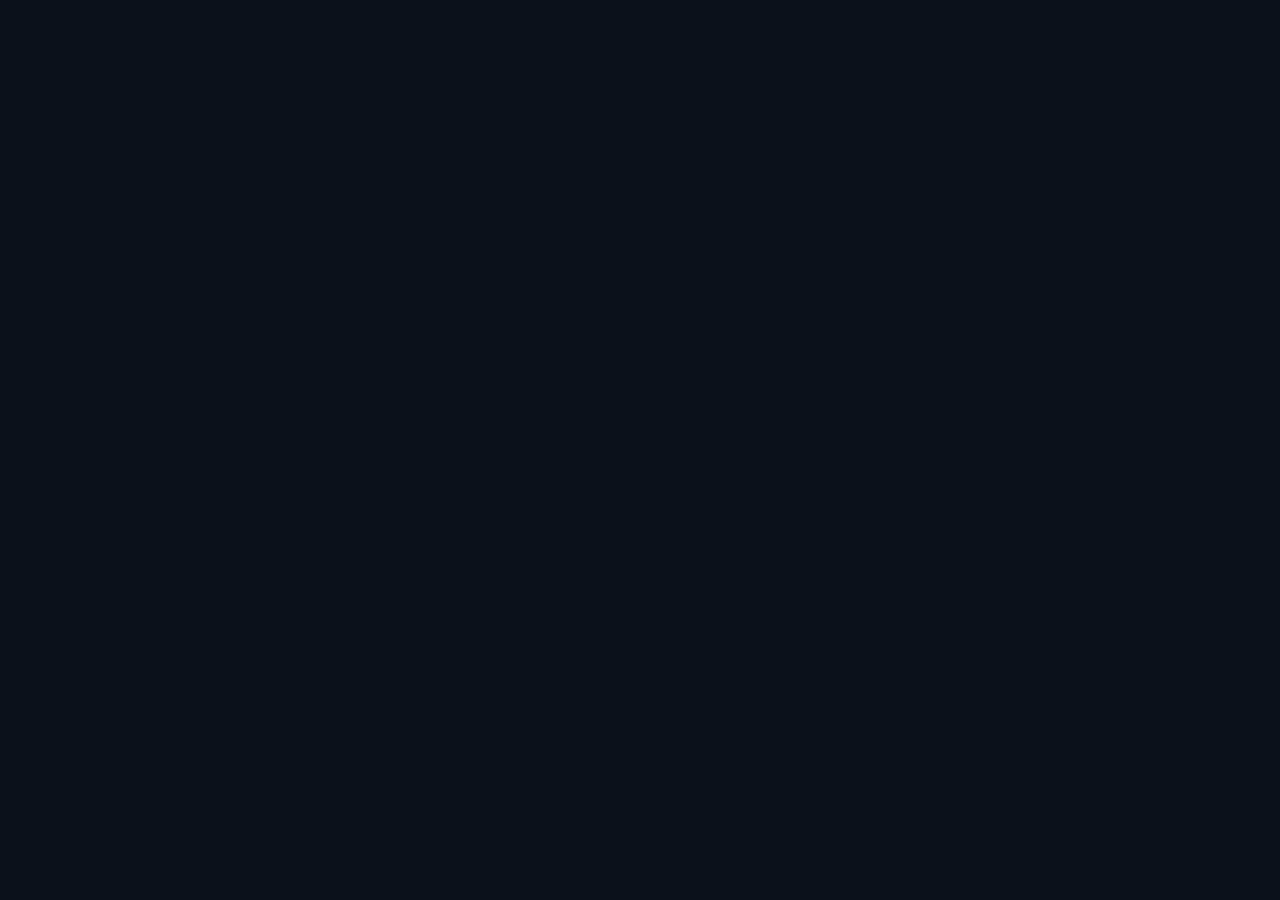
==== index.html @ 70f978e4 "projeto" ====
<!-- index.html -->
<!DOCTYPE html>
<html lang="pt-BR">

<head>
    <meta charset="UTF-8">
    <meta name="viewport" content="width=device-width, initial-scale=1">
    <title>FootballHub | Painel</title>
    <link rel="stylesheet" href="style.css">
    <script src="js/app.js" defer></script>
</head>

<body data-page="dashboard">
    <div id="app"></div>
</body>

</html>
---- style.css ----
:root {
    --bg: #0b111b;
    --panel: #121c2a;
    --panel2: #192638;
    --border: #29394d;
    --text: #f2f5fa;
    --muted: #96a6ba;
    --green: #39d77b;
    --red: #ff6670;
    --sidebar: 245px;
}

* {
    box-sizing: border-box;
}

html {
    min-height: 100%;
    scroll-behavior: smooth;
}

body {
    margin: 0;
    min-height: 100vh;
    overflow-x: hidden;
    background: var(--bg);
    color: var(--text);
    font: 14px/1.5 "Segoe UI", Arial, sans-serif;
}

button,
input,
select,
textarea {
    font: inherit;
}

button,
a {
    -webkit-tap-highlight-color: transparent;
}

a {
    color: inherit;
    text-decoration: none;
}

button {
    cursor: pointer;
}

button:disabled {
    cursor: wait;
    opacity: .6;
}

[hidden] {
    display: none !important;
}

#app {
    min-height: 100vh;
}

.sidebar {
    position: fixed;
    z-index: 100;
    inset: 0 auto 0 0;
    width: var(--sidebar);
    padding: 24px 15px;
    overflow-y: auto;
    background: #0e1724;
    border-right: 1px solid var(--border);
}

.brand {
    display: flex;
    align-items: center;
    gap: 12px;
    padding: 0 8px 28px;
}

.brand-logo {
    display: grid;
    place-items: center;
    flex: 0 0 42px;
    height: 42px;
    border-radius: 12px;
    background: var(--green);
    color: #07150c;
    font-size: 22px;
    font-weight: 900;
}

.brand strong {
    display: block;
    font-size: 18px;
    letter-spacing: -.4px;
}

.brand small {
    color: var(--muted);
    font-size: 11px;
}

.nav-label {
    margin: 17px 10px 8px;
    color: #74869c;
    font-size: 10px;
    font-weight: 800;
    letter-spacing: 1.2px;
    text-transform: uppercase;
}

.nav-link {
    display: flex;
    align-items: center;
    gap: 12px;
    min-height: 44px;
    margin: 4px 0;
    padding: 11px 12px;
    border: 1px solid transparent;
    border-radius: 9px;
    color: #aab9ca;
    transition: .15s ease;
}

.nav-link:hover {
    background: var(--panel2);
    color: white;
}

.nav-link.active {
    background: #163323;
    border-color: #245c3a;
    color: var(--green);
}

.nav-icon {
    width: 22px;
    text-align: center;
}

.main {
    width: calc(100% - var(--sidebar));
    min-height: 100vh;
    margin-left: var(--sidebar);
}

.topbar {
    position: sticky;
    z-index: 50;
    top: 0;
    display: flex;
    align-items: center;
    justify-content: space-between;
    gap: 16px;
    min-height: 70px;
    padding: 14px 30px;
    background: rgba(11, 17, 27, .95);
    border-bottom: 1px solid var(--border);
    backdrop-filter: blur(12px);
}

.topbar-left,
.topbar-right {
    display: flex;
    align-items: center;
    gap: 12px;
    min-width: 0;
}

.topbar-title {
    font-weight: 700;
}

.connection {
    display: flex;
    align-items: center;
    gap: 8px;
    color: var(--muted);
    font-size: 12px;
}

.connection-dot {
    width: 8px;
    height: 8px;
    flex: 0 0 8px;
    border-radius: 50%;
    background: #e8b956;
}

.connection-dot.online {
    background: var(--green);
}

.connection-dot.offline {
    background: var(--red);
}

.content {
    width: 100%;
    max-width: 1600px;
    margin: 0 auto;
    padding: 30px;
}

.page-heading {
    display: flex;
    align-items: flex-start;
    justify-content: space-between;
    flex-wrap: wrap;
    gap: 18px;
    margin-bottom: 27px;
}

.page-heading h1 {
    margin: 0 0 7px;
    font-size: clamp(24px, 3vw, 31px);
    line-height: 1.25;
}

.page-heading p {
    margin: 0;
    color: var(--muted);
}

.heading-actions {
    display: flex;
    flex-wrap: wrap;
    gap: 10px;
}

.btn {
    display: inline-flex;
    align-items: center;
    justify-content: center;
    gap: 8px;
    min-height: 41px;
    padding: 10px 15px;
    border: 1px solid var(--border);
    border-radius: 9px;
    background: var(--panel2);
    color: var(--text);
    font-weight: 650;
    line-height: 1.3;
    transition: .15s ease;
}

.btn:hover {
    filter: brightness(1.12);
}

.btn-primary {
    background: var(--green);
    border-color: var(--green);
    color: #07150c;
}

.btn-danger {
    color: #ff8a92;
    background: #351d27;
    border-color: #5c2b36;
}

.btn-small {
    min-height: 32px;
    padding: 6px 10px;
    font-size: 12px;
}

.stats-grid {
    display: grid;
    grid-template-columns: repeat(4, minmax(0, 1fr));
    gap: 17px;
    margin-bottom: 25px;
}

.stat-card {
    display: flex;
    align-items: center;
    gap: 14px;
    min-width: 0;
    min-height: 115px;
    padding: 20px;
    background: var(--panel);
    border: 1px solid var(--border);
    border-radius: 13px;
}

.stat-icon {
    display: grid;
    place-items: center;
    flex: 0 0 45px;
    height: 45px;
    border-radius: 12px;
    background: #183725;
    color: var(--green);
    font-size: 20px;
}

.stat-label {
    margin-bottom: 4px;
    color: var(--muted);
    font-size: 12px;
}

.stat-value {
    font-size: 27px;
    font-weight: 800;
    line-height: 1.2;
    overflow-wrap: anywhere;
}

.panel {
    min-width: 0;
    margin-bottom: 22px;
    padding: 22px;
    background: var(--panel);
    border: 1px solid var(--border);
    border-radius: 13px;
}

.panel-header {
    display: flex;
    align-items: center;
    justify-content: space-between;
    flex-wrap: wrap;
    gap: 12px;
    margin-bottom: 18px;
}

.panel-header h2 {
    margin: 0;
    font-size: 17px;
}

.toolbar {
    display: flex;
    align-items: center;
    justify-content: space-between;
    flex-wrap: wrap;
    gap: 13px;
    margin-bottom: 17px;
}

.search {
    width: min(100%, 370px);
}

input,
select,
textarea {
    display: block;
    width: 100%;
    min-width: 0;
    min-height: 43px;
    padding: 11px 12px;
    border: 1px solid #31435a;
    border-radius: 8px;
    background: #0c1420;
    color: var(--text);
    outline: none;
}

input::placeholder,
textarea::placeholder {
    color: #71839a;
}

input:focus,
select:focus,
textarea:focus {
    border-color: var(--green);
    box-shadow: 0 0 0 3px #39d77b18;
}

select option {
    background: var(--panel);
    color: var(--text);
}

textarea {
    min-height: 105px;
    resize: vertical;
}

input[type="checkbox"],
input[type="radio"] {
    width: auto;
    min-height: auto;
}

label {
    display: block;
    margin-bottom: 7px;
    color: #d0dae7;
    font-size: 12px;
    font-weight: 650;
}

.form-grid {
    display: grid;
    grid-template-columns: repeat(2, minmax(0, 1fr));
    gap: 18px;
}

.form-group {
    min-width: 0;
}

.form-group.full {
    grid-column: 1 / -1;
}

.table-wrap {
    width: 100%;
    overflow-x: auto;
    border: 1px solid var(--border);
    border-radius: 10px;
}

table {
    width: 100%;
    min-width: 720px;
    border-collapse: collapse;
    font-size: 12px;
}

thead {
    background: #192638;
}

th,
td {
    padding: 14px 15px;
    border-bottom: 1px solid var(--border);
    text-align: left;
    vertical-align: middle;
    overflow-wrap: anywhere;
}

th {
    color: #b6c4d6;
    font-size: 10px;
    letter-spacing: .6px;
    text-transform: uppercase;
    white-space: nowrap;
}

tbody tr:hover {
    background: #ffffff05;
}

tbody tr:last-child td {
    border-bottom: 0;
}

.actions {
    display: flex;
    flex-wrap: wrap;
    gap: 7px;
    min-width: 130px;
}

.empty-state {
    padding: 32px 15px;
    color: var(--muted);
    text-align: center;
}

.result-count {
    color: var(--muted);
    font-size: 12px;
}

.modal-backdrop {
    position: fixed;
    z-index: 1000;
    inset: 0;
    display: flex;
    align-items: center;
    justify-content: center;
    padding: 20px;
    overflow-y: auto;
    background: #02060dc9;
    backdrop-filter: blur(5px);
}

.modal {
    width: min(100%, 700px);
    max-height: calc(100dvh - 40px);
    margin: auto;
    padding: 25px;
    overflow-y: auto;
    background: var(--panel);
    border: 1px solid var(--border);
    border-radius: 15px;
    box-shadow: 0 20px 65px #0008;
}

.modal-header {
    display: flex;
    justify-content: space-between;
    align-items: flex-start;
    gap: 15px;
    margin-bottom: 23px;
}

.modal-header h2 {
    margin: 0 0 6px;
    font-size: 21px;
}

.modal-header p {
    margin: 0;
    color: var(--muted);
    font-size: 12px;
}

.modal-close {
    flex: 0 0 36px;
    width: 36px;
    height: 36px;
    border: 1px solid var(--border);
    border-radius: 8px;
    background: var(--panel2);
    color: var(--text);
}

.modal-footer {
    display: flex;
    justify-content: flex-end;
    flex-wrap: wrap;
    gap: 10px;
    margin-top: 24px;
    padding-top: 18px;
    border-top: 1px solid var(--border);
}

.form-error {
    margin-top: 14px;
    color: #ff8a92;
    overflow-wrap: anywhere;
}

body.modal-open {
    overflow: hidden;
}

.match-list {
    display: flex;
    flex-direction: column;
    gap: 10px;
}

.match-row {
    display: grid;
    grid-template-columns: minmax(0, 1fr) auto minmax(0, 1fr);
    align-items: center;
    gap: 14px;
    padding: 15px;
    border: 1px solid var(--border);
    border-radius: 10px;
    background: var(--panel2);
}

.match-team {
    min-width: 0;
    overflow-wrap: anywhere;
}

.match-team:last-child {
    text-align: right;
}

.match-score {
    font-size: 19px;
    font-weight: 800;
    white-space: nowrap;
}

.mobile-menu,
.sidebar-overlay {
    display: none;
}

:focus-visible {
    outline: 2px solid var(--green);
    outline-offset: 3px;
}

@media (max-width: 1100px) {
    .stats-grid {
        grid-template-columns: repeat(2, minmax(0, 1fr));
    }

    .content {
        padding: 24px 20px;
    }
}

@media (max-width: 760px) {
    :root {
        --sidebar: 265px;
    }

    .sidebar {
        visibility: hidden;
        transform: translateX(-100%);
        transition: transform .2s ease, visibility .2s ease;
        box-shadow: 0 0 40px #0008;
    }

    body.menu-open .sidebar {
        visibility: visible;
        transform: translateX(0);
    }

    .sidebar-overlay {
        position: fixed;
        z-index: 90;
        inset: 0;
        background: #0009;
    }

    body.menu-open .sidebar-overlay {
        display: block;
    }

    .main {
        width: 100%;
        margin-left: 0;
    }

    .mobile-menu {
        display: inline-flex;
        align-items: center;
        justify-content: center;
        flex: 0 0 40px;
        width: 40px;
        height: 40px;
        border: 1px solid var(--border);
        border-radius: 9px;
        background: var(--panel);
        color: var(--text);
        font-size: 20px;
    }

    .topbar {
        min-height: 62px;
        padding: 11px 15px;
    }

    .content {
        padding: 20px 14px 30px;
    }

    .page-heading {
        flex-direction: column;
        align-items: stretch;
    }

    .heading-actions {
        width: 100%;
    }

    .heading-actions .btn {
        flex: 1 1 auto;
    }

    .panel {
        padding: 15px;
    }

    .form-grid {
        grid-template-columns: minmax(0, 1fr);
        gap: 14px;
    }

    .form-group.full {
        grid-column: auto;
    }

    .modal-backdrop {
        align-items: flex-start;
        padding: 12px;
    }

    .modal {
        max-height: calc(100dvh - 24px);
        padding: 18px;
    }

    .modal-footer {
        flex-direction: column-reverse;
    }

    .modal-footer .btn {
        width: 100%;
    }

    .match-row {
        gap: 8px;
        padding: 11px;
    }

    .match-score {
        font-size: 16px;
    }
}

@media (max-width: 420px) {
    .stats-grid {
        grid-template-columns: minmax(0, 1fr);
        gap: 10px;
    }

    .stat-card {
        min-height: 88px;
    }

    .topbar-right .connection {
        font-size: 10px;
    }

    .page-heading h1 {
        font-size: 24px;
    }

    .toolbar {
        align-items: stretch;
        flex-direction: column;
    }

    .search {
        width: 100%;
    }
}
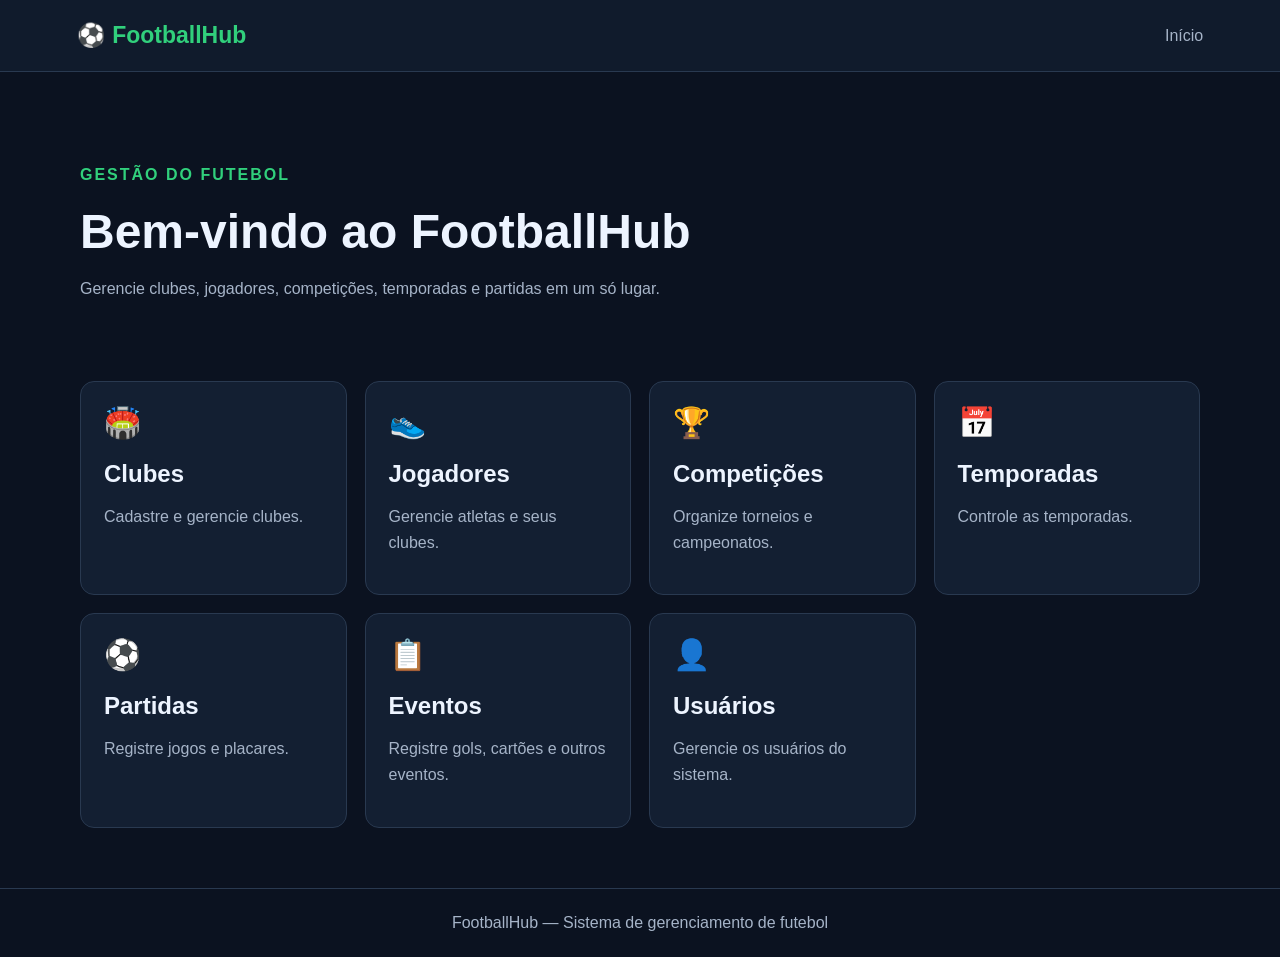
==== commit 8da23038: "add projeto" ====
--- a/index.html
+++ b/index.html
@@ -1,17 +1,36 @@
-<!-- index.html -->
+
 <!DOCTYPE html>
 <html lang="pt-BR">
-
 <head>
     <meta charset="UTF-8">
-    <meta name="viewport" content="width=device-width, initial-scale=1">
-    <title>FootballHub | Painel</title>
+    <meta name="viewport" content="width=device-width, initial-scale=1.0">
+    <title>FootballHub | Início</title>
     <link rel="stylesheet" href="style.css">
-    <script src="js/app.js" defer></script>
 </head>
+<body>
+    <header class="topo">
+        <a class="logo" href="index.html">⚽ FootballHub</a>
+        <nav><a href="index.html">Início</a></nav>
+    </header>
 
-<body data-page="dashboard">
-    <div id="app"></div>
+    <main class="container">
+        <section class="hero">
+            <p class="etiqueta">GESTÃO DO FUTEBOL</p>
+            <h1>Bem-vindo ao FootballHub</h1>
+            <p>Gerencie clubes, jogadores, competições, temporadas e partidas em um só lugar.</p>
+        </section>
+
+        <section class="cards">
+            <a class="card" href="clubes.html"><span>🏟️</span><h2>Clubes</h2><p>Cadastre e gerencie clubes.</p></a>
+            <a class="card" href="jogadores.html"><span>👟</span><h2>Jogadores</h2><p>Gerencie atletas e seus clubes.</p></a>
+            <a class="card" href="competicoes.html"><span>🏆</span><h2>Competições</h2><p>Organize torneios e campeonatos.</p></a>
+            <a class="card" href="temporadas.html"><span>📅</span><h2>Temporadas</h2><p>Controle as temporadas.</p></a>
+            <a class="card" href="partidas.html"><span>⚽</span><h2>Partidas</h2><p>Registre jogos e placares.</p></a>
+            <a class="card" href="eventos.html"><span>📋</span><h2>Eventos</h2><p>Registre gols, cartões e outros eventos.</p></a>
+            <a class="card" href="usuarios.html"><span>👤</span><h2>Usuários</h2><p>Gerencie os usuários do sistema.</p></a>
+        </section>
+    </main>
+
+    <footer>FootballHub — Sistema de gerenciamento de futebol</footer>
 </body>
-
-</html>+</html>
--- a/style.css
+++ b/style.css
@@ -1,739 +1,293 @@
 :root {
-    --bg: #0b111b;
-    --panel: #121c2a;
-    --panel2: #192638;
-    --border: #29394d;
-    --text: #f2f5fa;
-    --muted: #96a6ba;
-    --green: #39d77b;
-    --red: #ff6670;
-    --sidebar: 245px;
+    --fundo: #0b1220;
+    --painel: #131f32;
+    --borda: #293950;
+    --verde: #31d07c;
+    --texto: #edf4ff;
+    --cinza: #a6b4c8;
+    --vermelho: #ff626b;
 }
 
 * {
     box-sizing: border-box;
 }
 
-html {
-    min-height: 100%;
-    scroll-behavior: smooth;
-}
-
 body {
     margin: 0;
-    min-height: 100vh;
-    overflow-x: hidden;
-    background: var(--bg);
-    color: var(--text);
-    font: 14px/1.5 "Segoe UI", Arial, sans-serif;
-}
-
-button,
+    font-family: Arial, Helvetica, sans-serif;
+    background: var(--fundo);
+    color: var(--texto);
+}
+
+a {
+    color: inherit;
+    text-decoration: none;
+}
+
+.topo {
+    min-height: 72px;
+    padding: 18px 6%;
+    display: flex;
+    justify-content: space-between;
+    align-items: center;
+    gap: 20px;
+    background: #101b2c;
+    border-bottom: 1px solid var(--borda);
+}
+
+.logo {
+    font-size: 23px;
+    font-weight: bold;
+    color: var(--verde);
+}
+
+nav a,
+.voltar {
+    color: var(--cinza);
+}
+
+nav a:hover,
+.voltar:hover {
+    color: var(--verde);
+}
+
+.container {
+    width: min(1120px, 92%);
+    margin: 35px auto 60px;
+}
+
+.hero {
+    padding: 38px 0;
+}
+
+.hero h1 {
+    font-size: clamp(30px, 5vw, 48px);
+    margin: 12px 0;
+}
+
+.hero p {
+    color: var(--cinza);
+    line-height: 1.7;
+}
+
+.etiqueta {
+    color: var(--verde) !important;
+    font-weight: bold;
+    letter-spacing: 2px;
+}
+
+.cards {
+    display: grid;
+    grid-template-columns: repeat(auto-fit, minmax(220px, 1fr));
+    gap: 18px;
+    margin-top: 25px;
+}
+
+.card,
+.painel {
+    background: var(--painel);
+    border: 1px solid var(--borda);
+    border-radius: 14px;
+    padding: 23px;
+}
+
+.card {
+    transition: transform .2s, border-color .2s;
+}
+
+.card:hover {
+    transform: translateY(-4px);
+    border-color: var(--verde);
+}
+
+.card span {
+    font-size: 30px;
+}
+
+.card h2 {
+    margin-bottom: 8px;
+}
+
+.card p,
+main>p {
+    color: var(--cinza);
+    line-height: 1.6;
+}
+
+.voltar {
+    display: inline-block;
+    margin-bottom: 18px;
+}
+
+h1 {
+    margin-bottom: 8px;
+}
+
+.painel {
+    margin-top: 25px;
+}
+
+.painel h2 {
+    margin-top: 0;
+    font-size: 20px;
+}
+
+.form-grid {
+    display: grid;
+    grid-template-columns: repeat(2, minmax(0, 1fr));
+    gap: 17px;
+}
+
+.campo {
+    display: flex;
+    flex-direction: column;
+    gap: 8px;
+}
+
+.campo label {
+    color: var(--cinza);
+    font-size: 14px;
+}
+
 input,
 select,
 textarea {
+    width: 100%;
+    padding: 12px;
+    border: 1px solid var(--borda);
+    border-radius: 8px;
+    background: #0b1525;
+    color: var(--texto);
     font: inherit;
-}
-
-button,
-a {
-    -webkit-tap-highlight-color: transparent;
-}
-
-a {
-    color: inherit;
-    text-decoration: none;
-}
-
-button {
-    cursor: pointer;
-}
-
-button:disabled {
-    cursor: wait;
-    opacity: .6;
-}
-
-[hidden] {
-    display: none !important;
-}
-
-#app {
-    min-height: 100vh;
-}
-
-.sidebar {
-    position: fixed;
-    z-index: 100;
-    inset: 0 auto 0 0;
-    width: var(--sidebar);
-    padding: 24px 15px;
-    overflow-y: auto;
-    background: #0e1724;
-    border-right: 1px solid var(--border);
-}
-
-.brand {
-    display: flex;
-    align-items: center;
-    gap: 12px;
-    padding: 0 8px 28px;
-}
-
-.brand-logo {
-    display: grid;
-    place-items: center;
-    flex: 0 0 42px;
-    height: 42px;
-    border-radius: 12px;
-    background: var(--green);
-    color: #07150c;
-    font-size: 22px;
-    font-weight: 900;
-}
-
-.brand strong {
-    display: block;
-    font-size: 18px;
-    letter-spacing: -.4px;
-}
-
-.brand small {
-    color: var(--muted);
-    font-size: 11px;
-}
-
-.nav-label {
-    margin: 17px 10px 8px;
-    color: #74869c;
-    font-size: 10px;
-    font-weight: 800;
-    letter-spacing: 1.2px;
-    text-transform: uppercase;
-}
-
-.nav-link {
-    display: flex;
-    align-items: center;
-    gap: 12px;
-    min-height: 44px;
-    margin: 4px 0;
-    padding: 11px 12px;
-    border: 1px solid transparent;
-    border-radius: 9px;
-    color: #aab9ca;
-    transition: .15s ease;
-}
-
-.nav-link:hover {
-    background: var(--panel2);
-    color: white;
-}
-
-.nav-link.active {
-    background: #163323;
-    border-color: #245c3a;
-    color: var(--green);
-}
-
-.nav-icon {
-    width: 22px;
-    text-align: center;
-}
-
-.main {
-    width: calc(100% - var(--sidebar));
-    min-height: 100vh;
-    margin-left: var(--sidebar);
-}
-
-.topbar {
-    position: sticky;
-    z-index: 50;
-    top: 0;
-    display: flex;
-    align-items: center;
-    justify-content: space-between;
-    gap: 16px;
-    min-height: 70px;
-    padding: 14px 30px;
-    background: rgba(11, 17, 27, .95);
-    border-bottom: 1px solid var(--border);
-    backdrop-filter: blur(12px);
-}
-
-.topbar-left,
-.topbar-right {
-    display: flex;
-    align-items: center;
-    gap: 12px;
-    min-width: 0;
-}
-
-.topbar-title {
-    font-weight: 700;
-}
-
-.connection {
-    display: flex;
-    align-items: center;
-    gap: 8px;
-    color: var(--muted);
-    font-size: 12px;
-}
-
-.connection-dot {
-    width: 8px;
-    height: 8px;
-    flex: 0 0 8px;
-    border-radius: 50%;
-    background: #e8b956;
-}
-
-.connection-dot.online {
-    background: var(--green);
-}
-
-.connection-dot.offline {
-    background: var(--red);
-}
-
-.content {
-    width: 100%;
-    max-width: 1600px;
-    margin: 0 auto;
-    padding: 30px;
-}
-
-.page-heading {
-    display: flex;
-    align-items: flex-start;
-    justify-content: space-between;
-    flex-wrap: wrap;
-    gap: 18px;
-    margin-bottom: 27px;
-}
-
-.page-heading h1 {
-    margin: 0 0 7px;
-    font-size: clamp(24px, 3vw, 31px);
-    line-height: 1.25;
-}
-
-.page-heading p {
-    margin: 0;
-    color: var(--muted);
-}
-
-.heading-actions {
-    display: flex;
-    flex-wrap: wrap;
-    gap: 10px;
-}
-
-.btn {
-    display: inline-flex;
-    align-items: center;
-    justify-content: center;
-    gap: 8px;
-    min-height: 41px;
-    padding: 10px 15px;
-    border: 1px solid var(--border);
-    border-radius: 9px;
-    background: var(--panel2);
-    color: var(--text);
-    font-weight: 650;
-    line-height: 1.3;
-    transition: .15s ease;
-}
-
-.btn:hover {
-    filter: brightness(1.12);
-}
-
-.btn-primary {
-    background: var(--green);
-    border-color: var(--green);
-    color: #07150c;
-}
-
-.btn-danger {
-    color: #ff8a92;
-    background: #351d27;
-    border-color: #5c2b36;
-}
-
-.btn-small {
-    min-height: 32px;
-    padding: 6px 10px;
-    font-size: 12px;
-}
-
-.stats-grid {
-    display: grid;
-    grid-template-columns: repeat(4, minmax(0, 1fr));
-    gap: 17px;
-    margin-bottom: 25px;
-}
-
-.stat-card {
-    display: flex;
-    align-items: center;
-    gap: 14px;
-    min-width: 0;
-    min-height: 115px;
-    padding: 20px;
-    background: var(--panel);
-    border: 1px solid var(--border);
-    border-radius: 13px;
-}
-
-.stat-icon {
-    display: grid;
-    place-items: center;
-    flex: 0 0 45px;
-    height: 45px;
-    border-radius: 12px;
-    background: #183725;
-    color: var(--green);
-    font-size: 20px;
-}
-
-.stat-label {
-    margin-bottom: 4px;
-    color: var(--muted);
-    font-size: 12px;
-}
-
-.stat-value {
-    font-size: 27px;
-    font-weight: 800;
-    line-height: 1.2;
-    overflow-wrap: anywhere;
-}
-
-.panel {
-    min-width: 0;
-    margin-bottom: 22px;
-    padding: 22px;
-    background: var(--panel);
-    border: 1px solid var(--border);
-    border-radius: 13px;
-}
-
-.panel-header {
-    display: flex;
-    align-items: center;
-    justify-content: space-between;
-    flex-wrap: wrap;
-    gap: 12px;
-    margin-bottom: 18px;
-}
-
-.panel-header h2 {
-    margin: 0;
-    font-size: 17px;
-}
-
-.toolbar {
-    display: flex;
-    align-items: center;
-    justify-content: space-between;
-    flex-wrap: wrap;
-    gap: 13px;
-    margin-bottom: 17px;
-}
-
-.search {
-    width: min(100%, 370px);
-}
-
-input,
-select,
-textarea {
-    display: block;
-    width: 100%;
-    min-width: 0;
-    min-height: 43px;
-    padding: 11px 12px;
-    border: 1px solid #31435a;
-    border-radius: 8px;
-    background: #0c1420;
-    color: var(--text);
-    outline: none;
-}
-
-input::placeholder,
-textarea::placeholder {
-    color: #71839a;
 }
 
 input:focus,
 select:focus,
 textarea:focus {
-    border-color: var(--green);
-    box-shadow: 0 0 0 3px #39d77b18;
-}
-
-select option {
-    background: var(--panel);
-    color: var(--text);
-}
-
-textarea {
-    min-height: 105px;
-    resize: vertical;
-}
-
-input[type="checkbox"],
-input[type="radio"] {
-    width: auto;
-    min-height: auto;
-}
-
-label {
-    display: block;
-    margin-bottom: 7px;
-    color: #d0dae7;
+    outline: 2px solid var(--verde);
+    border-color: transparent;
+}
+
+.acoes {
+    display: flex;
+    flex-wrap: wrap;
+    gap: 10px;
+    margin-top: 22px;
+}
+
+button {
+    border: 0;
+    border-radius: 8px;
+    padding: 11px 16px;
+    background: var(--verde);
+    color: #07150d;
+    font-weight: bold;
+    cursor: pointer;
+}
+
+button:hover {
+    filter: brightness(.92);
+}
+
+button:disabled {
+    opacity: .6;
+    cursor: wait;
+}
+
+button.secundario {
+    background: #34445b;
+    color: white;
+}
+
+button.perigo {
+    background: #572b37;
+    color: #ffd9dc;
+}
+
+button.pequeno {
+    padding: 8px 10px;
     font-size: 12px;
-    font-weight: 650;
-}
-
-.form-grid {
-    display: grid;
-    grid-template-columns: repeat(2, minmax(0, 1fr));
-    gap: 18px;
-}
-
-.form-group {
-    min-width: 0;
-}
-
-.form-group.full {
-    grid-column: 1 / -1;
-}
-
-.table-wrap {
-    width: 100%;
+}
+
+.mensagem {
+    margin-top: 15px;
+}
+
+.mensagem:empty {
+    display: none;
+}
+
+.mensagem.sucesso {
+    color: var(--verde);
+}
+
+.mensagem.erro {
+    color: #ff8188;
+}
+
+.tabela-container {
     overflow-x: auto;
-    border: 1px solid var(--border);
-    border-radius: 10px;
 }
 
 table {
     width: 100%;
-    min-width: 720px;
     border-collapse: collapse;
-    font-size: 12px;
-}
-
-thead {
-    background: #192638;
+    min-width: 650px;
 }
 
 th,
 td {
-    padding: 14px 15px;
-    border-bottom: 1px solid var(--border);
+    padding: 13px 12px;
     text-align: left;
-    vertical-align: middle;
-    overflow-wrap: anywhere;
+    border-bottom: 1px solid var(--borda);
 }
 
 th {
-    color: #b6c4d6;
-    font-size: 10px;
-    letter-spacing: .6px;
-    text-transform: uppercase;
-    white-space: nowrap;
-}
-
-tbody tr:hover {
-    background: #ffffff05;
-}
-
-tbody tr:last-child td {
-    border-bottom: 0;
-}
-
-.actions {
-    display: flex;
-    flex-wrap: wrap;
+    color: var(--verde);
+    font-size: 13px;
+}
+
+td {
+    color: #dce6f5;
+    font-size: 14px;
+}
+
+td .acoes-tabela {
+    display: flex;
     gap: 7px;
-    min-width: 130px;
-}
-
-.empty-state {
-    padding: 32px 15px;
-    color: var(--muted);
+}
+
+.vazio {
     text-align: center;
-}
-
-.result-count {
-    color: var(--muted);
-    font-size: 12px;
-}
-
-.modal-backdrop {
-    position: fixed;
-    z-index: 1000;
-    inset: 0;
-    display: flex;
-    align-items: center;
-    justify-content: center;
-    padding: 20px;
-    overflow-y: auto;
-    background: #02060dc9;
-    backdrop-filter: blur(5px);
-}
-
-.modal {
-    width: min(100%, 700px);
-    max-height: calc(100dvh - 40px);
-    margin: auto;
+    color: var(--cinza);
     padding: 25px;
-    overflow-y: auto;
-    background: var(--panel);
-    border: 1px solid var(--border);
-    border-radius: 15px;
-    box-shadow: 0 20px 65px #0008;
-}
-
-.modal-header {
-    display: flex;
-    justify-content: space-between;
-    align-items: flex-start;
-    gap: 15px;
-    margin-bottom: 23px;
-}
-
-.modal-header h2 {
-    margin: 0 0 6px;
-    font-size: 21px;
-}
-
-.modal-header p {
-    margin: 0;
-    color: var(--muted);
-    font-size: 12px;
-}
-
-.modal-close {
-    flex: 0 0 36px;
-    width: 36px;
-    height: 36px;
-    border: 1px solid var(--border);
-    border-radius: 8px;
-    background: var(--panel2);
-    color: var(--text);
-}
-
-.modal-footer {
-    display: flex;
-    justify-content: flex-end;
-    flex-wrap: wrap;
-    gap: 10px;
-    margin-top: 24px;
-    padding-top: 18px;
-    border-top: 1px solid var(--border);
-}
-
-.form-error {
-    margin-top: 14px;
-    color: #ff8a92;
-    overflow-wrap: anywhere;
-}
-
-body.modal-open {
-    overflow: hidden;
-}
-
-.match-list {
-    display: flex;
-    flex-direction: column;
-    gap: 10px;
-}
-
-.match-row {
-    display: grid;
-    grid-template-columns: minmax(0, 1fr) auto minmax(0, 1fr);
-    align-items: center;
-    gap: 14px;
-    padding: 15px;
-    border: 1px solid var(--border);
-    border-radius: 10px;
-    background: var(--panel2);
-}
-
-.match-team {
-    min-width: 0;
-    overflow-wrap: anywhere;
-}
-
-.match-team:last-child {
-    text-align: right;
-}
-
-.match-score {
-    font-size: 19px;
-    font-weight: 800;
-    white-space: nowrap;
-}
-
-.mobile-menu,
-.sidebar-overlay {
-    display: none;
-}
-
-:focus-visible {
-    outline: 2px solid var(--green);
-    outline-offset: 3px;
-}
-
-@media (max-width: 1100px) {
-    .stats-grid {
-        grid-template-columns: repeat(2, minmax(0, 1fr));
-    }
-
-    .content {
-        padding: 24px 20px;
-    }
-}
-
-@media (max-width: 760px) {
-    :root {
-        --sidebar: 265px;
-    }
-
-    .sidebar {
-        visibility: hidden;
-        transform: translateX(-100%);
-        transition: transform .2s ease, visibility .2s ease;
-        box-shadow: 0 0 40px #0008;
-    }
-
-    body.menu-open .sidebar {
-        visibility: visible;
-        transform: translateX(0);
-    }
-
-    .sidebar-overlay {
-        position: fixed;
-        z-index: 90;
-        inset: 0;
-        background: #0009;
-    }
-
-    body.menu-open .sidebar-overlay {
-        display: block;
-    }
-
-    .main {
-        width: 100%;
-        margin-left: 0;
-    }
-
-    .mobile-menu {
-        display: inline-flex;
-        align-items: center;
-        justify-content: center;
-        flex: 0 0 40px;
-        width: 40px;
-        height: 40px;
-        border: 1px solid var(--border);
-        border-radius: 9px;
-        background: var(--panel);
-        color: var(--text);
-        font-size: 20px;
-    }
-
-    .topbar {
-        min-height: 62px;
-        padding: 11px 15px;
-    }
-
-    .content {
-        padding: 20px 14px 30px;
-    }
-
-    .page-heading {
-        flex-direction: column;
-        align-items: stretch;
-    }
-
-    .heading-actions {
-        width: 100%;
-    }
-
-    .heading-actions .btn {
-        flex: 1 1 auto;
-    }
-
-    .panel {
-        padding: 15px;
+}
+
+footer {
+    text-align: center;
+    padding: 25px;
+    color: var(--cinza);
+    border-top: 1px solid var(--borda);
+}
+
+@media (max-width: 600px) {
+    .topo {
+        padding: 16px 4%;
+    }
+
+    .logo {
+        font-size: 19px;
+    }
+
+    .container {
+        margin-top: 24px;
     }
 
     .form-grid {
-        grid-template-columns: minmax(0, 1fr);
-        gap: 14px;
-    }
-
-    .form-group.full {
-        grid-column: auto;
-    }
-
-    .modal-backdrop {
-        align-items: flex-start;
-        padding: 12px;
-    }
-
-    .modal {
-        max-height: calc(100dvh - 24px);
-        padding: 18px;
-    }
-
-    .modal-footer {
-        flex-direction: column-reverse;
-    }
-
-    .modal-footer .btn {
-        width: 100%;
-    }
-
-    .match-row {
-        gap: 8px;
-        padding: 11px;
-    }
-
-    .match-score {
-        font-size: 16px;
-    }
-}
-
-@media (max-width: 420px) {
-    .stats-grid {
-        grid-template-columns: minmax(0, 1fr);
-        gap: 10px;
-    }
-
-    .stat-card {
-        min-height: 88px;
-    }
-
-    .topbar-right .connection {
-        font-size: 10px;
-    }
-
-    .page-heading h1 {
-        font-size: 24px;
-    }
-
-    .toolbar {
-        align-items: stretch;
-        flex-direction: column;
-    }
-
-    .search {
-        width: 100%;
+        grid-template-columns: 1fr;
+    }
+
+    .painel {
+        padding: 17px;
     }
 }
